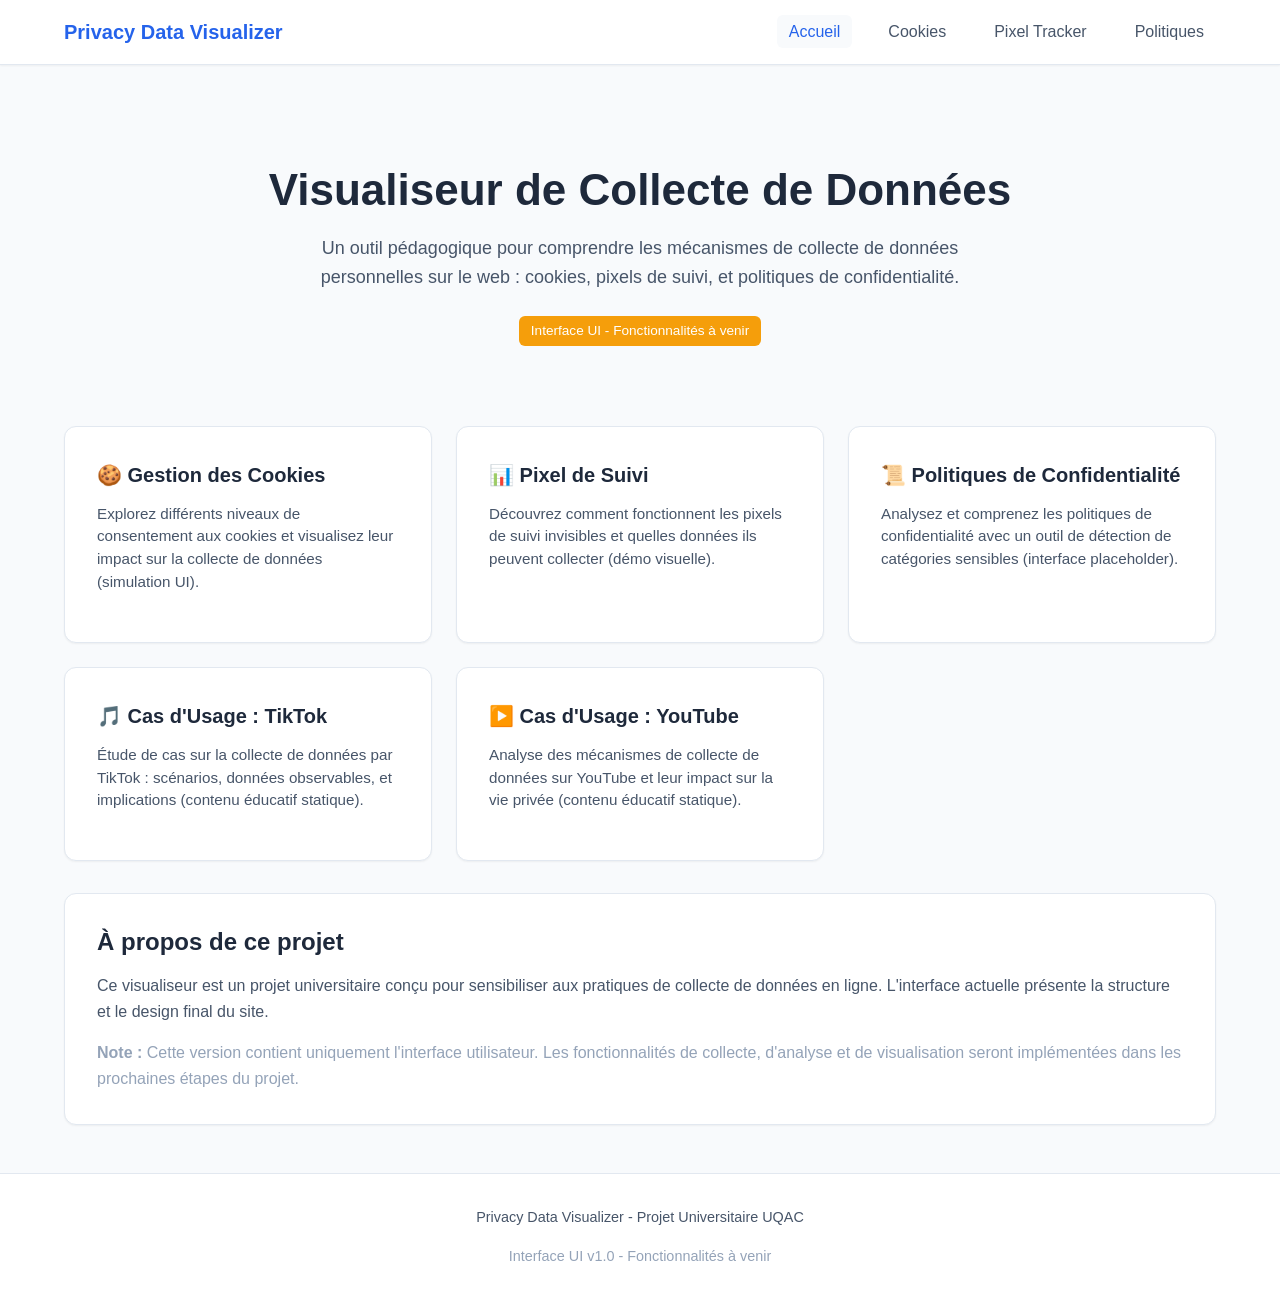
==== index.html @ 4bfc73e8 "première version site" ====
<!DOCTYPE html>
<html lang="fr">
<head>
  <meta charset="UTF-8">
  <meta name="viewport" content="width=device-width, initial-scale=1.0">
  <title>Privacy Data Visualizer - Accueil</title>
  <link rel="stylesheet" href="css/styles.css">
</head>
<body>
  <!-- Header & Navigation -->
  <header>
    <nav>
      <div class="logo">Privacy Data Visualizer</div>
      <button class="menu-toggle" aria-label="Toggle menu">☰</button>
      <ul class="nav-links">
        <li><a href="index.html">Accueil</a></li>
        <li><a href="pages/cookies.html">Cookies</a></li>
        <li><a href="pages/pixel-tracker.html">Pixel Tracker</a></li>
        <li><a href="pages/politiques.html">Politiques</a></li>
      </ul>
    </nav>
  </header>

  <!-- Main Content -->
  <main>
    <!-- Hero Section -->
    <section class="hero">
      <div class="container">
        <h1>Visualiseur de Collecte de Données</h1>
        <p>
          Un outil pédagogique pour comprendre les mécanismes de collecte de données personnelles
          sur le web : cookies, pixels de suivi, et politiques de confidentialité.
        </p>
        <span class="badge badge-placeholder">Interface UI - Fonctionnalités à venir</span>
      </div>
    </section>

    <!-- Navigation Cards -->
    <section class="container">
      <div class="cards-grid">
        <!-- Card 1: Cookies -->
        <a href="pages/cookies.html" class="card">
          <div class="card-title">🍪 Gestion des Cookies</div>
          <p class="card-description">
            Explorez différents niveaux de consentement aux cookies et visualisez
            leur impact sur la collecte de données (simulation UI).
          </p>
        </a>

        <!-- Card 2: Pixel Tracker -->
        <a href="pages/pixel-tracker.html" class="card">
          <div class="card-title">📊 Pixel de Suivi</div>
          <p class="card-description">
            Découvrez comment fonctionnent les pixels de suivi invisibles et
            quelles données ils peuvent collecter (démo visuelle).
          </p>
        </a>

        <!-- Card 3: Privacy Policies -->
        <a href="pages/politiques.html" class="card">
          <div class="card-title">📜 Politiques de Confidentialité</div>
          <p class="card-description">
            Analysez et comprenez les politiques de confidentialité avec un outil
            de détection de catégories sensibles (interface placeholder).
          </p>
        </a>

        <!-- Card 4: TikTok Example -->
        <a href="pages/exemple-tiktok.html" class="card">
          <div class="card-title">🎵 Cas d'Usage : TikTok</div>
          <p class="card-description">
            Étude de cas sur la collecte de données par TikTok : scénarios,
            données observables, et implications (contenu éducatif statique).
          </p>
        </a>

        <!-- Card 5: YouTube Example -->
        <a href="pages/exemple-youtube.html" class="card">
          <div class="card-title">▶️ Cas d'Usage : YouTube</div>
          <p class="card-description">
            Analyse des mécanismes de collecte de données sur YouTube et leur
            impact sur la vie privée (contenu éducatif statique).
          </p>
        </a>
      </div>
    </section>

    <!-- Info Section -->
    <section class="container mt-xl">
      <div class="card">
        <h3>À propos de ce projet</h3>
        <p>
          Ce visualiseur est un projet universitaire conçu pour sensibiliser aux pratiques
          de collecte de données en ligne. L'interface actuelle présente la structure et
          le design final du site.
        </p>
        <p class="text-muted" style="margin-bottom: 0;">
          <strong>Note :</strong> Cette version contient uniquement l'interface utilisateur.
          Les fonctionnalités de collecte, d'analyse et de visualisation seront implémentées
          dans les prochaines étapes du projet.
        </p>
      </div>
    </section>
  </main>

  <!-- Footer -->
  <footer>
    <div class="footer-content">
      <p>Privacy Data Visualizer - Projet Universitaire UQAC</p>
      <p class="text-muted">Interface UI v1.0 - Fonctionnalités à venir</p>
    </div>
  </footer>

  <!-- JavaScript -->
  <script src="js/main.js"></script>
</body>
</html>
---- css/styles.css ----
/* ===================================
   Design System & Variables
   =================================== */
:root {
  /* Colors */
  --primary: #2563eb;
  --primary-dark: #1d4ed8;
  --primary-light: #3b82f6;
  --secondary: #64748b;
  --secondary-light: #94a3b8;

  --background: #f8fafc;
  --surface: #ffffff;
  --border: #e2e8f0;
  --border-dark: #cbd5e1;

  --text-primary: #1e293b;
  --text-secondary: #475569;
  --text-muted: #94a3b8;

  --success: #10b981;
  --warning: #f59e0b;
  --danger: #ef4444;

  /* Spacing */
  --spacing-xs: 0.5rem;
  --spacing-sm: 0.75rem;
  --spacing-md: 1rem;
  --spacing-lg: 1.5rem;
  --spacing-xl: 2rem;
  --spacing-2xl: 3rem;

  /* Typography */
  --font-sans: -apple-system, BlinkMacSystemFont, 'Segoe UI', Roboto, 'Helvetica Neue', Arial, sans-serif;
  --font-mono: 'SF Mono', Monaco, 'Courier New', monospace;

  /* Shadows */
  --shadow-sm: 0 1px 2px 0 rgba(0, 0, 0, 0.05);
  --shadow-md: 0 4px 6px -1px rgba(0, 0, 0, 0.1), 0 2px 4px -1px rgba(0, 0, 0, 0.06);
  --shadow-lg: 0 10px 15px -3px rgba(0, 0, 0, 0.1), 0 4px 6px -2px rgba(0, 0, 0, 0.05);

  /* Border Radius */
  --radius-sm: 0.375rem;
  --radius-md: 0.5rem;
  --radius-lg: 0.75rem;

  /* Transitions */
  --transition: all 0.2s ease-in-out;
}

/* ===================================
   Reset & Base Styles
   =================================== */
* {
  margin: 0;
  padding: 0;
  box-sizing: border-box;
}

html {
  scroll-behavior: smooth;
}

body {
  font-family: var(--font-sans);
  background-color: var(--background);
  color: var(--text-primary);
  line-height: 1.6;
  min-height: 100vh;
  display: flex;
  flex-direction: column;
}

/* ===================================
   Typography
   =================================== */
h1, h2, h3, h4, h5, h6 {
  font-weight: 600;
  line-height: 1.3;
  color: var(--text-primary);
}

h1 { font-size: 2.5rem; margin-bottom: var(--spacing-lg); }
h2 { font-size: 2rem; margin-bottom: var(--spacing-md); }
h3 { font-size: 1.5rem; margin-bottom: var(--spacing-md); }
h4 { font-size: 1.25rem; margin-bottom: var(--spacing-sm); }

p {
  color: var(--text-secondary);
  margin-bottom: var(--spacing-md);
}

a {
  color: var(--primary);
  text-decoration: none;
  transition: var(--transition);
}

a:hover {
  color: var(--primary-dark);
}

/* ===================================
   Layout
   =================================== */
.container {
  max-width: 1200px;
  margin: 0 auto;
  padding: 0 var(--spacing-lg);
}

.container-narrow {
  max-width: 900px;
  margin: 0 auto;
  padding: 0 var(--spacing-lg);
}

main {
  flex: 1;
  padding: var(--spacing-2xl) 0;
}

/* ===================================
   Header & Navigation
   =================================== */
header {
  background: var(--surface);
  border-bottom: 1px solid var(--border);
  position: sticky;
  top: 0;
  z-index: 100;
  box-shadow: var(--shadow-sm);
}

nav {
  display: flex;
  justify-content: space-between;
  align-items: center;
  padding: var(--spacing-md) var(--spacing-lg);
  max-width: 1200px;
  margin: 0 auto;
}

.logo {
  font-size: 1.25rem;
  font-weight: 700;
  color: var(--primary);
}

.nav-links {
  display: flex;
  gap: var(--spacing-lg);
  list-style: none;
  align-items: center;
}

.nav-links a {
  color: var(--text-secondary);
  font-weight: 500;
  padding: var(--spacing-xs) var(--spacing-sm);
  border-radius: var(--radius-sm);
  transition: var(--transition);
}

.nav-links a:hover,
.nav-links a.active {
  color: var(--primary);
  background: var(--background);
}

/* Mobile menu toggle */
.menu-toggle {
  display: none;
  background: none;
  border: none;
  font-size: 1.5rem;
  cursor: pointer;
  color: var(--text-primary);
}

@media (max-width: 768px) {
  .menu-toggle {
    display: block;
  }

  .nav-links {
    display: none;
    position: absolute;
    top: 100%;
    left: 0;
    right: 0;
    background: var(--surface);
    flex-direction: column;
    padding: var(--spacing-md);
    border-bottom: 1px solid var(--border);
    box-shadow: var(--shadow-md);
  }

  .nav-links.active {
    display: flex;
  }
}

/* ===================================
   Cards
   =================================== */
.card {
  background: var(--surface);
  border: 1px solid var(--border);
  border-radius: var(--radius-lg);
  padding: var(--spacing-xl);
  box-shadow: var(--shadow-sm);
  transition: var(--transition);
}

.card:hover {
  box-shadow: var(--shadow-md);
  transform: translateY(-2px);
}

.card-title {
  font-size: 1.25rem;
  font-weight: 600;
  color: var(--text-primary);
  margin-bottom: var(--spacing-sm);
}

.card-description {
  color: var(--text-secondary);
  font-size: 0.95rem;
  line-height: 1.5;
}

/* Grid layouts for cards */
.cards-grid {
  display: grid;
  grid-template-columns: repeat(auto-fit, minmax(280px, 1fr));
  gap: var(--spacing-lg);
  margin-top: var(--spacing-xl);
}

.cards-grid-2 {
  display: grid;
  grid-template-columns: repeat(auto-fit, minmax(400px, 1fr));
  gap: var(--spacing-lg);
  margin-top: var(--spacing-xl);
}

@media (max-width: 768px) {
  .cards-grid,
  .cards-grid-2 {
    grid-template-columns: 1fr;
  }
}

/* ===================================
   Buttons
   =================================== */
.btn {
  display: inline-block;
  padding: var(--spacing-sm) var(--spacing-lg);
  border-radius: var(--radius-md);
  font-weight: 500;
  font-size: 0.95rem;
  cursor: pointer;
  border: none;
  transition: var(--transition);
  text-align: center;
}

.btn-primary {
  background: var(--primary);
  color: white;
}

.btn-primary:hover {
  background: var(--primary-dark);
  color: white;
}

.btn-secondary {
  background: var(--secondary);
  color: white;
}

.btn-secondary:hover {
  background: var(--text-primary);
  color: white;
}

.btn-outline {
  background: transparent;
  color: var(--primary);
  border: 2px solid var(--primary);
}

.btn-outline:hover {
  background: var(--primary);
  color: white;
}

.btn-group {
  display: flex;
  gap: var(--spacing-md);
  flex-wrap: wrap;
}

.btn:disabled {
  opacity: 0.5;
  cursor: not-allowed;
}

/* ===================================
   Badges & Tags
   =================================== */
.badge {
  display: inline-block;
  padding: 0.25rem 0.75rem;
  border-radius: var(--radius-sm);
  font-size: 0.85rem;
  font-weight: 500;
}

.badge-primary { background: var(--primary-light); color: white; }
.badge-secondary { background: var(--secondary-light); color: white; }
.badge-placeholder { background: var(--warning); color: white; }

/* ===================================
   Console/Log Component
   =================================== */
.console {
  background: #1e293b;
  color: #e2e8f0;
  font-family: var(--font-mono);
  font-size: 0.875rem;
  padding: var(--spacing-lg);
  border-radius: var(--radius-lg);
  overflow-x: auto;
  max-height: 400px;
  overflow-y: auto;
}

.console-header {
  display: flex;
  justify-content: space-between;
  align-items: center;
  margin-bottom: var(--spacing-md);
  padding-bottom: var(--spacing-sm);
  border-bottom: 1px solid #475569;
}

.console-title {
  font-size: 0.875rem;
  font-weight: 600;
  color: #94a3b8;
}

.console-line {
  margin-bottom: var(--spacing-xs);
  line-height: 1.6;
}

.console-line .timestamp {
  color: #64748b;
}

.console-line .event {
  color: #3b82f6;
  font-weight: 500;
}

.console-line .value {
  color: #10b981;
}

/* ===================================
   Data Table
   =================================== */
.data-table {
  width: 100%;
  border-collapse: collapse;
  background: var(--surface);
  border-radius: var(--radius-lg);
  overflow: hidden;
  box-shadow: var(--shadow-sm);
}

.data-table thead {
  background: var(--background);
}

.data-table th {
  padding: var(--spacing-md);
  text-align: left;
  font-weight: 600;
  color: var(--text-secondary);
  font-size: 0.875rem;
  text-transform: uppercase;
  letter-spacing: 0.05em;
  border-bottom: 2px solid var(--border);
}

.data-table td {
  padding: var(--spacing-md);
  border-bottom: 1px solid var(--border);
  color: var(--text-primary);
}

.data-table tbody tr:hover {
  background: var(--background);
}

.data-table tbody tr:last-child td {
  border-bottom: none;
}

.table-empty {
  text-align: center;
  padding: var(--spacing-2xl);
  color: var(--text-muted);
  font-style: italic;
}

/* ===================================
   Forms
   =================================== */
.form-group {
  margin-bottom: var(--spacing-lg);
}

.form-label {
  display: block;
  margin-bottom: var(--spacing-xs);
  font-weight: 500;
  color: var(--text-primary);
}

.form-input,
.form-textarea {
  width: 100%;
  padding: var(--spacing-sm) var(--spacing-md);
  border: 1px solid var(--border);
  border-radius: var(--radius-md);
  font-family: var(--font-sans);
  font-size: 0.95rem;
  transition: var(--transition);
}

.form-input:focus,
.form-textarea:focus {
  outline: none;
  border-color: var(--primary);
  box-shadow: 0 0 0 3px rgba(37, 99, 235, 0.1);
}

.form-textarea {
  resize: vertical;
  min-height: 200px;
  font-family: var(--font-mono);
}

/* Radio/Checkbox custom styles */
.radio-group {
  display: flex;
  flex-direction: column;
  gap: var(--spacing-md);
}

.radio-option {
  display: flex;
  align-items: center;
  padding: var(--spacing-md);
  border: 2px solid var(--border);
  border-radius: var(--radius-md);
  cursor: pointer;
  transition: var(--transition);
}

.radio-option:hover {
  border-color: var(--primary-light);
  background: var(--background);
}

.radio-option input[type="radio"] {
  margin-right: var(--spacing-md);
  width: 20px;
  height: 20px;
  cursor: pointer;
}

.radio-option-content h4 {
  margin-bottom: 0.25rem;
}

.radio-option-content p {
  margin: 0;
  font-size: 0.875rem;
}

/* ===================================
   Placeholder Messages
   =================================== */
.placeholder-message {
  background: var(--background);
  border: 2px dashed var(--border-dark);
  border-radius: var(--radius-lg);
  padding: var(--spacing-xl);
  text-align: center;
  color: var(--text-muted);
}

.placeholder-message-icon {
  font-size: 2rem;
  margin-bottom: var(--spacing-sm);
}

.placeholder-message-text {
  font-size: 0.95rem;
  font-style: italic;
}

/* ===================================
   Hero Section
   =================================== */
.hero {
  text-align: center;
  padding: var(--spacing-2xl) 0;
  margin-bottom: var(--spacing-xl);
}

.hero h1 {
  font-size: 2.75rem;
  margin-bottom: var(--spacing-md);
}

.hero p {
  font-size: 1.125rem;
  color: var(--text-secondary);
  max-width: 700px;
  margin: 0 auto var(--spacing-lg);
}

@media (max-width: 768px) {
  .hero h1 {
    font-size: 2rem;
  }

  .hero p {
    font-size: 1rem;
  }
}

/* ===================================
   Section Headers
   =================================== */
.section {
  margin-bottom: var(--spacing-2xl);
}

.section-header {
  margin-bottom: var(--spacing-lg);
}

.section-title {
  font-size: 1.75rem;
  font-weight: 600;
  margin-bottom: var(--spacing-sm);
}

.section-description {
  color: var(--text-secondary);
  font-size: 1rem;
}

/* ===================================
   Footer
   =================================== */
footer {
  background: var(--surface);
  border-top: 1px solid var(--border);
  padding: var(--spacing-xl) 0;
  margin-top: auto;
}

.footer-content {
  max-width: 1200px;
  margin: 0 auto;
  padding: 0 var(--spacing-lg);
  text-align: center;
  color: var(--text-secondary);
  font-size: 0.9rem;
}

/* ===================================
   Utility Classes
   =================================== */
.text-center { text-align: center; }
.text-muted { color: var(--text-muted); }
.mt-sm { margin-top: var(--spacing-sm); }
.mt-md { margin-top: var(--spacing-md); }
.mt-lg { margin-top: var(--spacing-lg); }
.mt-xl { margin-top: var(--spacing-xl); }
.mb-sm { margin-bottom: var(--spacing-sm); }
.mb-md { margin-bottom: var(--spacing-md); }
.mb-lg { margin-bottom: var(--spacing-lg); }
.mb-xl { margin-bottom: var(--spacing-xl); }

/* Flex utilities */
.flex { display: flex; }
.flex-column { flex-direction: column; }
.flex-wrap { flex-wrap: wrap; }
.justify-between { justify-content: space-between; }
.justify-center { justify-content: center; }
.align-center { align-items: center; }
.gap-sm { gap: var(--spacing-sm); }
.gap-md { gap: var(--spacing-md); }
.gap-lg { gap: var(--spacing-lg); }
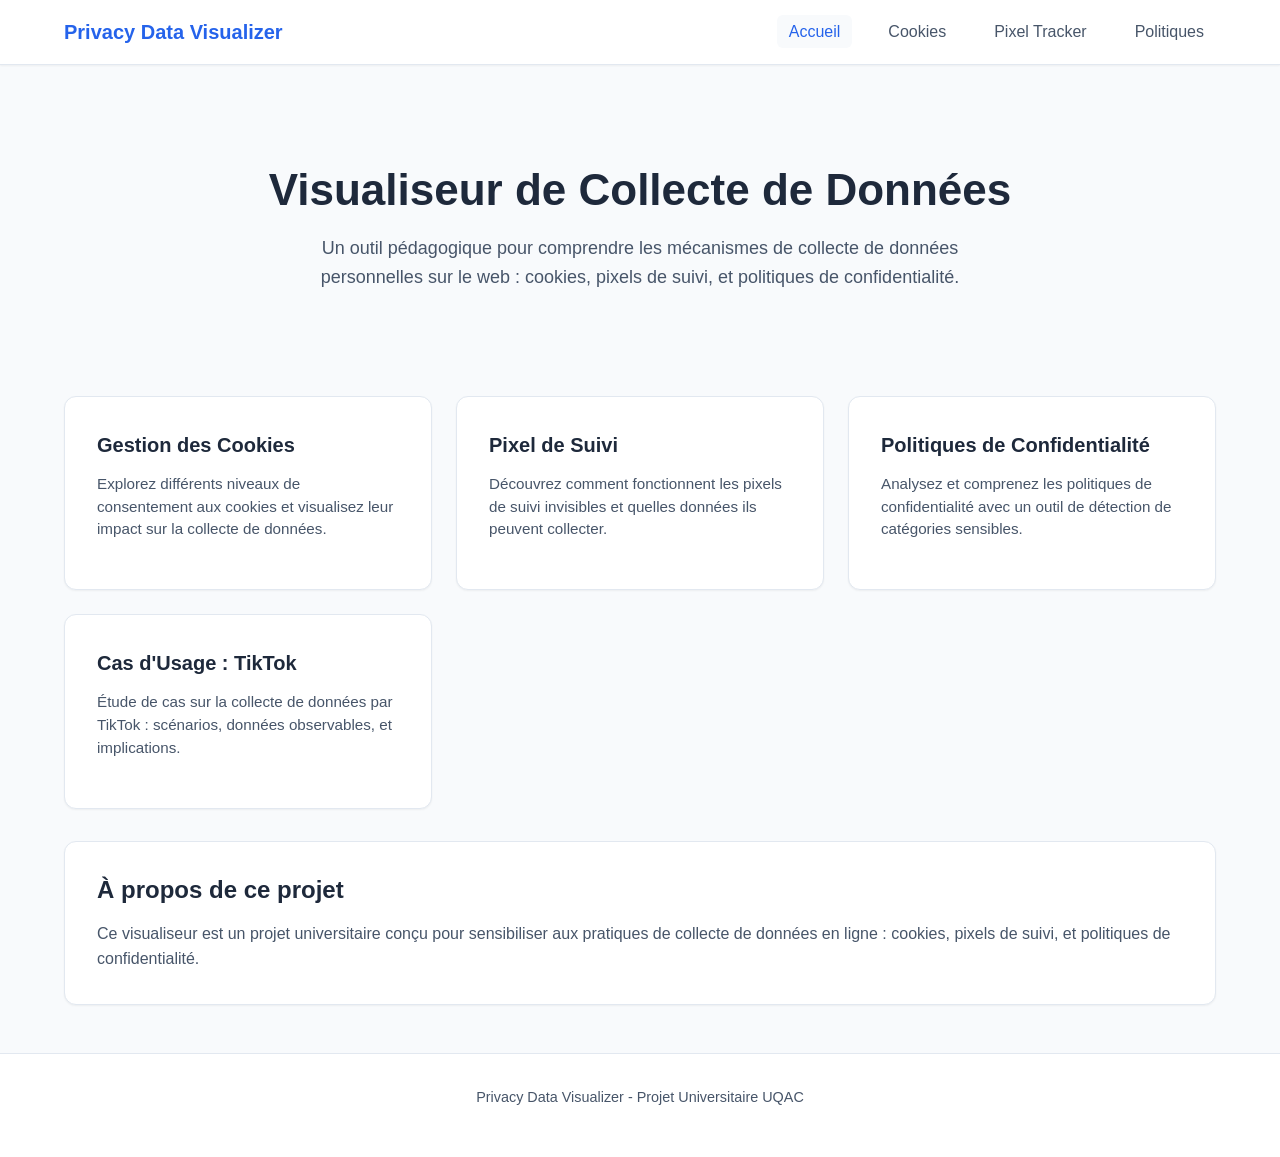
==== commit 19cdab2b: "Nettoyage du site : suppression emojis, YouTube, mentions UI v1.0 - Suppression de tous les emojis s" ====
--- a/index.html
+++ b/index.html
@@ -4,7 +4,8 @@
   <meta charset="UTF-8">
   <meta name="viewport" content="width=device-width, initial-scale=1.0">
   <title>Privacy Data Visualizer - Accueil</title>
-  <link rel="stylesheet" href="css/styles.css">
+  <link rel="icon" type="image/svg+xml" href="assets/images/favicon.svg">
+  <link rel="stylesheet" href="assets/css/styles.css">
 </head>
 <body>
   <!-- Header & Navigation -->
@@ -31,7 +32,6 @@
           Un outil pédagogique pour comprendre les mécanismes de collecte de données personnelles
           sur le web : cookies, pixels de suivi, et politiques de confidentialité.
         </p>
-        <span class="badge badge-placeholder">Interface UI - Fonctionnalités à venir</span>
       </div>
     </section>
 
@@ -40,46 +40,37 @@
       <div class="cards-grid">
         <!-- Card 1: Cookies -->
         <a href="pages/cookies.html" class="card">
-          <div class="card-title">🍪 Gestion des Cookies</div>
+          <div class="card-title">Gestion des Cookies</div>
           <p class="card-description">
             Explorez différents niveaux de consentement aux cookies et visualisez
-            leur impact sur la collecte de données (simulation UI).
+            leur impact sur la collecte de données.
           </p>
         </a>
 
         <!-- Card 2: Pixel Tracker -->
         <a href="pages/pixel-tracker.html" class="card">
-          <div class="card-title">📊 Pixel de Suivi</div>
+          <div class="card-title">Pixel de Suivi</div>
           <p class="card-description">
             Découvrez comment fonctionnent les pixels de suivi invisibles et
-            quelles données ils peuvent collecter (démo visuelle).
+            quelles données ils peuvent collecter.
           </p>
         </a>
 
         <!-- Card 3: Privacy Policies -->
         <a href="pages/politiques.html" class="card">
-          <div class="card-title">📜 Politiques de Confidentialité</div>
+          <div class="card-title">Politiques de Confidentialité</div>
           <p class="card-description">
             Analysez et comprenez les politiques de confidentialité avec un outil
-            de détection de catégories sensibles (interface placeholder).
+            de détection de catégories sensibles.
           </p>
         </a>
 
         <!-- Card 4: TikTok Example -->
         <a href="pages/exemple-tiktok.html" class="card">
-          <div class="card-title">🎵 Cas d'Usage : TikTok</div>
+          <div class="card-title">Cas d'Usage : TikTok</div>
           <p class="card-description">
             Étude de cas sur la collecte de données par TikTok : scénarios,
-            données observables, et implications (contenu éducatif statique).
-          </p>
-        </a>
-
-        <!-- Card 5: YouTube Example -->
-        <a href="pages/exemple-youtube.html" class="card">
-          <div class="card-title">▶️ Cas d'Usage : YouTube</div>
-          <p class="card-description">
-            Analyse des mécanismes de collecte de données sur YouTube et leur
-            impact sur la vie privée (contenu éducatif statique).
+            données observables, et implications.
           </p>
         </a>
       </div>
@@ -89,15 +80,9 @@
     <section class="container mt-xl">
       <div class="card">
         <h3>À propos de ce projet</h3>
-        <p>
+        <p style="margin-bottom: 0;">
           Ce visualiseur est un projet universitaire conçu pour sensibiliser aux pratiques
-          de collecte de données en ligne. L'interface actuelle présente la structure et
-          le design final du site.
-        </p>
-        <p class="text-muted" style="margin-bottom: 0;">
-          <strong>Note :</strong> Cette version contient uniquement l'interface utilisateur.
-          Les fonctionnalités de collecte, d'analyse et de visualisation seront implémentées
-          dans les prochaines étapes du projet.
+          de collecte de données en ligne : cookies, pixels de suivi, et politiques de confidentialité.
         </p>
       </div>
     </section>
@@ -107,11 +92,10 @@
   <footer>
     <div class="footer-content">
       <p>Privacy Data Visualizer - Projet Universitaire UQAC</p>
-      <p class="text-muted">Interface UI v1.0 - Fonctionnalités à venir</p>
     </div>
   </footer>
 
   <!-- JavaScript -->
-  <script src="js/main.js"></script>
+  <script src="assets/js/main.js"></script>
 </body>
 </html>
--- a/assets/css/styles.css
+++ b/assets/css/styles.css
@@ -0,0 +1,617 @@
+/* ===================================
+   Design System & Variables
+   =================================== */
+:root {
+  /* Colors */
+  --primary: #2563eb;
+  --primary-dark: #1d4ed8;
+  --primary-light: #3b82f6;
+  --secondary: #64748b;
+  --secondary-light: #94a3b8;
+
+  --background: #f8fafc;
+  --surface: #ffffff;
+  --border: #e2e8f0;
+  --border-dark: #cbd5e1;
+
+  --text-primary: #1e293b;
+  --text-secondary: #475569;
+  --text-muted: #94a3b8;
+
+  --success: #10b981;
+  --warning: #f59e0b;
+  --danger: #ef4444;
+
+  /* Spacing */
+  --spacing-xs: 0.5rem;
+  --spacing-sm: 0.75rem;
+  --spacing-md: 1rem;
+  --spacing-lg: 1.5rem;
+  --spacing-xl: 2rem;
+  --spacing-2xl: 3rem;
+
+  /* Typography */
+  --font-sans: -apple-system, BlinkMacSystemFont, 'Segoe UI', Roboto, 'Helvetica Neue', Arial, sans-serif;
+  --font-mono: 'SF Mono', Monaco, 'Courier New', monospace;
+
+  /* Shadows */
+  --shadow-sm: 0 1px 2px 0 rgba(0, 0, 0, 0.05);
+  --shadow-md: 0 4px 6px -1px rgba(0, 0, 0, 0.1), 0 2px 4px -1px rgba(0, 0, 0, 0.06);
+  --shadow-lg: 0 10px 15px -3px rgba(0, 0, 0, 0.1), 0 4px 6px -2px rgba(0, 0, 0, 0.05);
+
+  /* Border Radius */
+  --radius-sm: 0.375rem;
+  --radius-md: 0.5rem;
+  --radius-lg: 0.75rem;
+
+  /* Transitions */
+  --transition: all 0.2s ease-in-out;
+}
+
+/* ===================================
+   Reset & Base Styles
+   =================================== */
+* {
+  margin: 0;
+  padding: 0;
+  box-sizing: border-box;
+}
+
+html {
+  scroll-behavior: smooth;
+}
+
+body {
+  font-family: var(--font-sans);
+  background-color: var(--background);
+  color: var(--text-primary);
+  line-height: 1.6;
+  min-height: 100vh;
+  display: flex;
+  flex-direction: column;
+}
+
+/* ===================================
+   Typography
+   =================================== */
+h1, h2, h3, h4, h5, h6 {
+  font-weight: 600;
+  line-height: 1.3;
+  color: var(--text-primary);
+}
+
+h1 { font-size: 2.5rem; margin-bottom: var(--spacing-lg); }
+h2 { font-size: 2rem; margin-bottom: var(--spacing-md); }
+h3 { font-size: 1.5rem; margin-bottom: var(--spacing-md); }
+h4 { font-size: 1.25rem; margin-bottom: var(--spacing-sm); }
+
+p {
+  color: var(--text-secondary);
+  margin-bottom: var(--spacing-md);
+}
+
+a {
+  color: var(--primary);
+  text-decoration: none;
+  transition: var(--transition);
+}
+
+a:hover {
+  color: var(--primary-dark);
+}
+
+/* ===================================
+   Layout
+   =================================== */
+.container {
+  max-width: 1200px;
+  margin: 0 auto;
+  padding: 0 var(--spacing-lg);
+}
+
+.container-narrow {
+  max-width: 900px;
+  margin: 0 auto;
+  padding: 0 var(--spacing-lg);
+}
+
+main {
+  flex: 1;
+  padding: var(--spacing-2xl) 0;
+}
+
+/* ===================================
+   Header & Navigation
+   =================================== */
+header {
+  background: var(--surface);
+  border-bottom: 1px solid var(--border);
+  position: sticky;
+  top: 0;
+  z-index: 100;
+  box-shadow: var(--shadow-sm);
+}
+
+nav {
+  display: flex;
+  justify-content: space-between;
+  align-items: center;
+  padding: var(--spacing-md) var(--spacing-lg);
+  max-width: 1200px;
+  margin: 0 auto;
+}
+
+.logo {
+  font-size: 1.25rem;
+  font-weight: 700;
+  color: var(--primary);
+}
+
+.nav-links {
+  display: flex;
+  gap: var(--spacing-lg);
+  list-style: none;
+  align-items: center;
+}
+
+.nav-links a {
+  color: var(--text-secondary);
+  font-weight: 500;
+  padding: var(--spacing-xs) var(--spacing-sm);
+  border-radius: var(--radius-sm);
+  transition: var(--transition);
+}
+
+.nav-links a:hover,
+.nav-links a.active {
+  color: var(--primary);
+  background: var(--background);
+}
+
+/* Mobile menu toggle */
+.menu-toggle {
+  display: none;
+  background: none;
+  border: none;
+  font-size: 1.5rem;
+  cursor: pointer;
+  color: var(--text-primary);
+}
+
+@media (max-width: 768px) {
+  .menu-toggle {
+    display: block;
+  }
+
+  .nav-links {
+    display: none;
+    position: absolute;
+    top: 100%;
+    left: 0;
+    right: 0;
+    background: var(--surface);
+    flex-direction: column;
+    padding: var(--spacing-md);
+    border-bottom: 1px solid var(--border);
+    box-shadow: var(--shadow-md);
+  }
+
+  .nav-links.active {
+    display: flex;
+  }
+}
+
+/* ===================================
+   Cards
+   =================================== */
+.card {
+  background: var(--surface);
+  border: 1px solid var(--border);
+  border-radius: var(--radius-lg);
+  padding: var(--spacing-xl);
+  box-shadow: var(--shadow-sm);
+  transition: var(--transition);
+}
+
+.card:hover {
+  box-shadow: var(--shadow-md);
+  transform: translateY(-2px);
+}
+
+.card-title {
+  font-size: 1.25rem;
+  font-weight: 600;
+  color: var(--text-primary);
+  margin-bottom: var(--spacing-sm);
+}
+
+.card-description {
+  color: var(--text-secondary);
+  font-size: 0.95rem;
+  line-height: 1.5;
+}
+
+/* Grid layouts for cards */
+.cards-grid {
+  display: grid;
+  grid-template-columns: repeat(auto-fit, minmax(280px, 1fr));
+  gap: var(--spacing-lg);
+  margin-top: var(--spacing-xl);
+}
+
+.cards-grid-2 {
+  display: grid;
+  grid-template-columns: repeat(auto-fit, minmax(400px, 1fr));
+  gap: var(--spacing-lg);
+  margin-top: var(--spacing-xl);
+}
+
+@media (max-width: 768px) {
+  .cards-grid,
+  .cards-grid-2 {
+    grid-template-columns: 1fr;
+  }
+}
+
+/* ===================================
+   Buttons
+   =================================== */
+.btn {
+  display: inline-block;
+  padding: var(--spacing-sm) var(--spacing-lg);
+  border-radius: var(--radius-md);
+  font-weight: 500;
+  font-size: 0.95rem;
+  cursor: pointer;
+  border: none;
+  transition: var(--transition);
+  text-align: center;
+}
+
+.btn-primary {
+  background: var(--primary);
+  color: white;
+}
+
+.btn-primary:hover {
+  background: var(--primary-dark);
+  color: white;
+}
+
+.btn-secondary {
+  background: var(--secondary);
+  color: white;
+}
+
+.btn-secondary:hover {
+  background: var(--text-primary);
+  color: white;
+}
+
+.btn-outline {
+  background: transparent;
+  color: var(--primary);
+  border: 2px solid var(--primary);
+}
+
+.btn-outline:hover {
+  background: var(--primary);
+  color: white;
+}
+
+.btn-group {
+  display: flex;
+  gap: var(--spacing-md);
+  flex-wrap: wrap;
+}
+
+.btn:disabled {
+  opacity: 0.5;
+  cursor: not-allowed;
+}
+
+/* ===================================
+   Badges & Tags
+   =================================== */
+.badge {
+  display: inline-block;
+  padding: 0.25rem 0.75rem;
+  border-radius: var(--radius-sm);
+  font-size: 0.85rem;
+  font-weight: 500;
+}
+
+.badge-primary { background: var(--primary-light); color: white; }
+.badge-secondary { background: var(--secondary-light); color: white; }
+.badge-placeholder { background: var(--warning); color: white; }
+
+/* ===================================
+   Console/Log Component
+   =================================== */
+.console {
+  background: #1e293b;
+  color: #e2e8f0;
+  font-family: var(--font-mono);
+  font-size: 0.875rem;
+  padding: var(--spacing-lg);
+  border-radius: var(--radius-lg);
+  overflow-x: auto;
+  max-height: 400px;
+  overflow-y: auto;
+}
+
+.console-header {
+  display: flex;
+  justify-content: space-between;
+  align-items: center;
+  margin-bottom: var(--spacing-md);
+  padding-bottom: var(--spacing-sm);
+  border-bottom: 1px solid #475569;
+}
+
+.console-title {
+  font-size: 0.875rem;
+  font-weight: 600;
+  color: #94a3b8;
+}
+
+.console-line {
+  margin-bottom: var(--spacing-xs);
+  line-height: 1.6;
+}
+
+.console-line .timestamp {
+  color: #64748b;
+}
+
+.console-line .event {
+  color: #3b82f6;
+  font-weight: 500;
+}
+
+.console-line .value {
+  color: #10b981;
+}
+
+/* ===================================
+   Data Table
+   =================================== */
+.data-table {
+  width: 100%;
+  border-collapse: collapse;
+  background: var(--surface);
+  border-radius: var(--radius-lg);
+  overflow: hidden;
+  box-shadow: var(--shadow-sm);
+}
+
+.data-table thead {
+  background: var(--background);
+}
+
+.data-table th {
+  padding: var(--spacing-md);
+  text-align: left;
+  font-weight: 600;
+  color: var(--text-secondary);
+  font-size: 0.875rem;
+  text-transform: uppercase;
+  letter-spacing: 0.05em;
+  border-bottom: 2px solid var(--border);
+}
+
+.data-table td {
+  padding: var(--spacing-md);
+  border-bottom: 1px solid var(--border);
+  color: var(--text-primary);
+}
+
+.data-table tbody tr:hover {
+  background: var(--background);
+}
+
+.data-table tbody tr:last-child td {
+  border-bottom: none;
+}
+
+.table-empty {
+  text-align: center;
+  padding: var(--spacing-2xl);
+  color: var(--text-muted);
+  font-style: italic;
+}
+
+/* ===================================
+   Forms
+   =================================== */
+.form-group {
+  margin-bottom: var(--spacing-lg);
+}
+
+.form-label {
+  display: block;
+  margin-bottom: var(--spacing-xs);
+  font-weight: 500;
+  color: var(--text-primary);
+}
+
+.form-input,
+.form-textarea {
+  width: 100%;
+  padding: var(--spacing-sm) var(--spacing-md);
+  border: 1px solid var(--border);
+  border-radius: var(--radius-md);
+  font-family: var(--font-sans);
+  font-size: 0.95rem;
+  transition: var(--transition);
+}
+
+.form-input:focus,
+.form-textarea:focus {
+  outline: none;
+  border-color: var(--primary);
+  box-shadow: 0 0 0 3px rgba(37, 99, 235, 0.1);
+}
+
+.form-textarea {
+  resize: vertical;
+  min-height: 200px;
+  font-family: var(--font-mono);
+}
+
+/* Radio/Checkbox custom styles */
+.radio-group {
+  display: flex;
+  flex-direction: column;
+  gap: var(--spacing-md);
+}
+
+.radio-option {
+  display: flex;
+  align-items: center;
+  padding: var(--spacing-md);
+  border: 2px solid var(--border);
+  border-radius: var(--radius-md);
+  cursor: pointer;
+  transition: var(--transition);
+}
+
+.radio-option:hover {
+  border-color: var(--primary-light);
+  background: var(--background);
+}
+
+.radio-option input[type="radio"] {
+  margin-right: var(--spacing-md);
+  width: 20px;
+  height: 20px;
+  cursor: pointer;
+}
+
+.radio-option-content h4 {
+  margin-bottom: 0.25rem;
+}
+
+.radio-option-content p {
+  margin: 0;
+  font-size: 0.875rem;
+}
+
+/* ===================================
+   Placeholder Messages
+   =================================== */
+.placeholder-message {
+  background: var(--background);
+  border: 2px dashed var(--border-dark);
+  border-radius: var(--radius-lg);
+  padding: var(--spacing-xl);
+  text-align: center;
+  color: var(--text-muted);
+}
+
+.placeholder-message-icon {
+  font-size: 2rem;
+  margin-bottom: var(--spacing-sm);
+}
+
+.placeholder-message-text {
+  font-size: 0.95rem;
+  font-style: italic;
+}
+
+/* ===================================
+   Hero Section
+   =================================== */
+.hero {
+  text-align: center;
+  padding: var(--spacing-2xl) 0;
+  margin-bottom: var(--spacing-xl);
+}
+
+.hero h1 {
+  font-size: 2.75rem;
+  margin-bottom: var(--spacing-md);
+}
+
+.hero p {
+  font-size: 1.125rem;
+  color: var(--text-secondary);
+  max-width: 700px;
+  margin: 0 auto var(--spacing-lg);
+}
+
+@media (max-width: 768px) {
+  .hero h1 {
+    font-size: 2rem;
+  }
+
+  .hero p {
+    font-size: 1rem;
+  }
+}
+
+/* ===================================
+   Section Headers
+   =================================== */
+.section {
+  margin-bottom: var(--spacing-2xl);
+}
+
+.section-header {
+  margin-bottom: var(--spacing-lg);
+}
+
+.section-title {
+  font-size: 1.75rem;
+  font-weight: 600;
+  margin-bottom: var(--spacing-sm);
+}
+
+.section-description {
+  color: var(--text-secondary);
+  font-size: 1rem;
+}
+
+/* ===================================
+   Footer
+   =================================== */
+footer {
+  background: var(--surface);
+  border-top: 1px solid var(--border);
+  padding: var(--spacing-xl) 0;
+  margin-top: auto;
+}
+
+.footer-content {
+  max-width: 1200px;
+  margin: 0 auto;
+  padding: 0 var(--spacing-lg);
+  text-align: center;
+  color: var(--text-secondary);
+  font-size: 0.9rem;
+}
+
+/* ===================================
+   Utility Classes
+   =================================== */
+.text-center { text-align: center; }
+.text-muted { color: var(--text-muted); }
+.mt-sm { margin-top: var(--spacing-sm); }
+.mt-md { margin-top: var(--spacing-md); }
+.mt-lg { margin-top: var(--spacing-lg); }
+.mt-xl { margin-top: var(--spacing-xl); }
+.mb-sm { margin-bottom: var(--spacing-sm); }
+.mb-md { margin-bottom: var(--spacing-md); }
+.mb-lg { margin-bottom: var(--spacing-lg); }
+.mb-xl { margin-bottom: var(--spacing-xl); }
+
+/* Flex utilities */
+.flex { display: flex; }
+.flex-column { flex-direction: column; }
+.flex-wrap { flex-wrap: wrap; }
+.justify-between { justify-content: space-between; }
+.justify-center { justify-content: center; }
+.align-center { align-items: center; }
+.gap-sm { gap: var(--spacing-sm); }
+.gap-md { gap: var(--spacing-md); }
+.gap-lg { gap: var(--spacing-lg); }
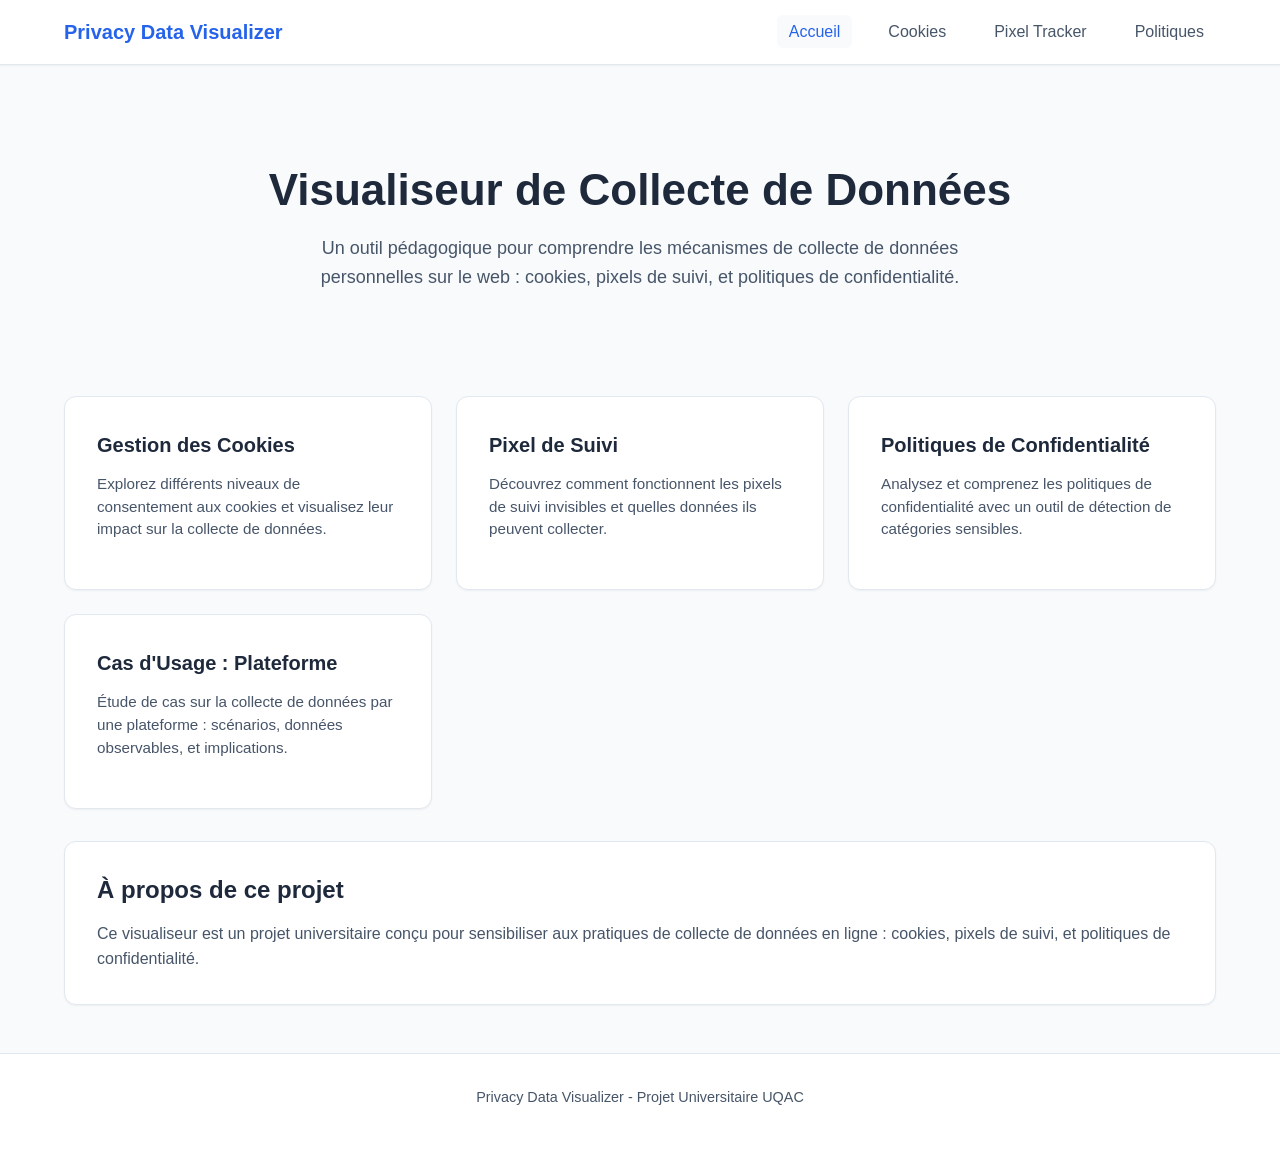
==== commit df327558: "Cas d'usage : renommage générique + en cours de développement" ====
--- a/index.html
+++ b/index.html
@@ -65,11 +65,11 @@
           </p>
         </a>
 
-        <!-- Card 4: TikTok Example -->
-        <a href="pages/exemple-tiktok.html" class="card">
-          <div class="card-title">Cas d'Usage : TikTok</div>
+        <!-- Card 4: Plateforme Example -->
+        <a href="pages/exemple-plateforme.html" class="card">
+          <div class="card-title">Cas d'Usage : Plateforme</div>
           <p class="card-description">
-            Étude de cas sur la collecte de données par TikTok : scénarios,
+            Étude de cas sur la collecte de données par une plateforme : scénarios,
             données observables, et implications.
           </p>
         </a>
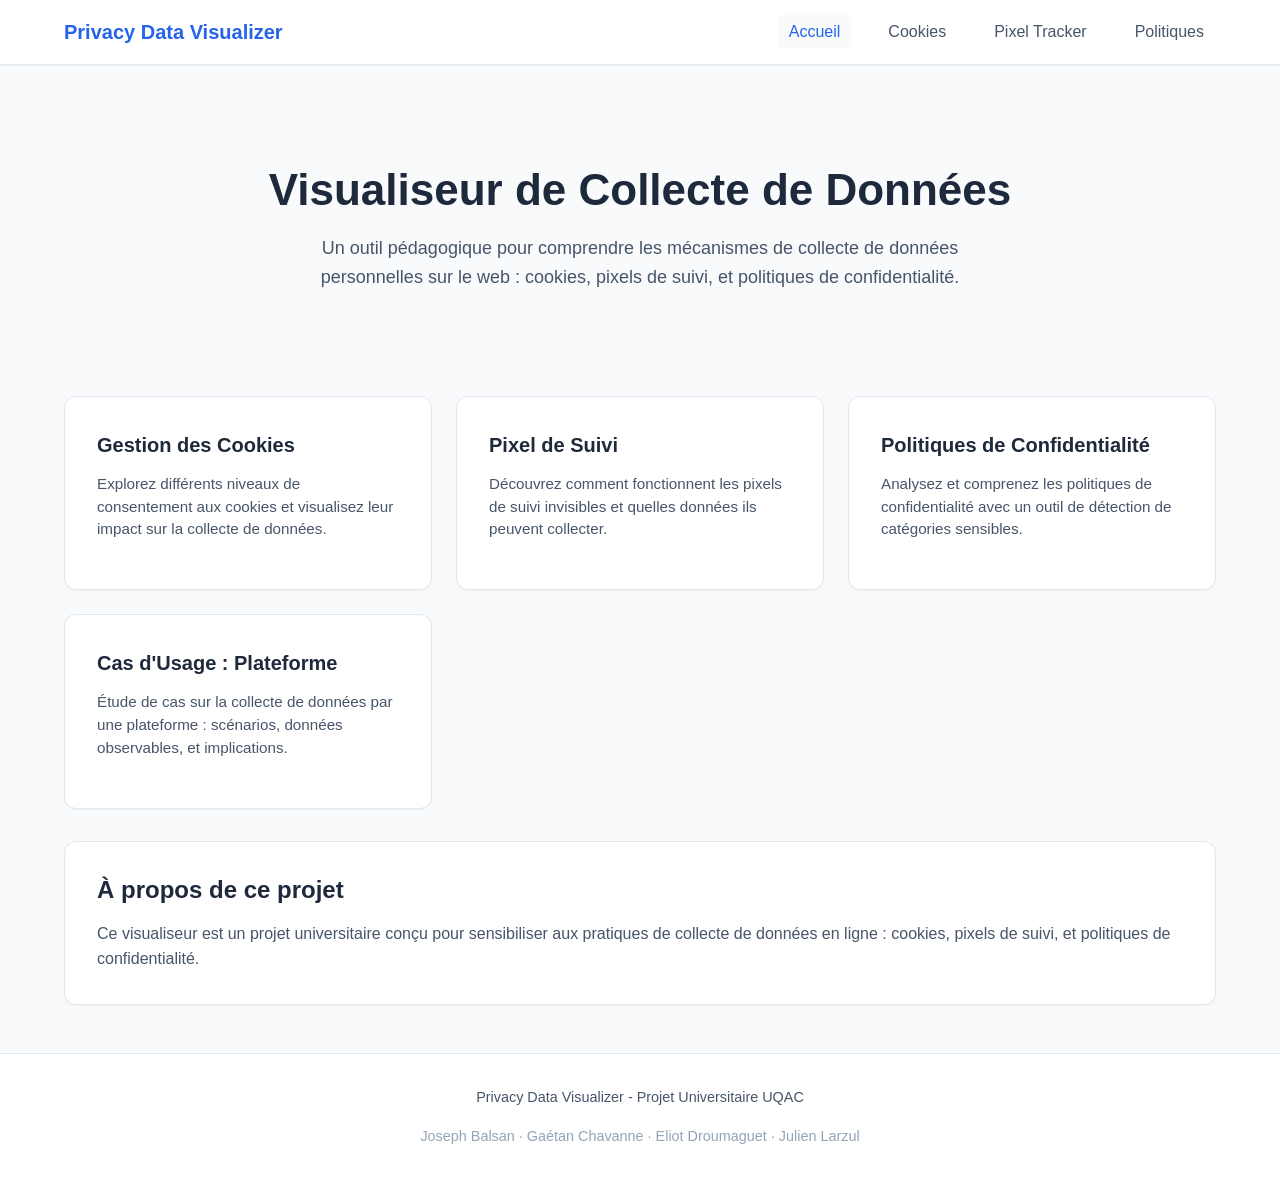
==== commit f7d5b457: "Ajout des membres du groupe dans le footer" ====
--- a/index.html
+++ b/index.html
@@ -92,6 +92,7 @@
   <footer>
     <div class="footer-content">
       <p>Privacy Data Visualizer - Projet Universitaire UQAC</p>
+      <p class="text-muted">Joseph Balsan · Gaétan Chavanne · Eliot Droumaguet · Julien Larzul</p>
     </div>
   </footer>
 
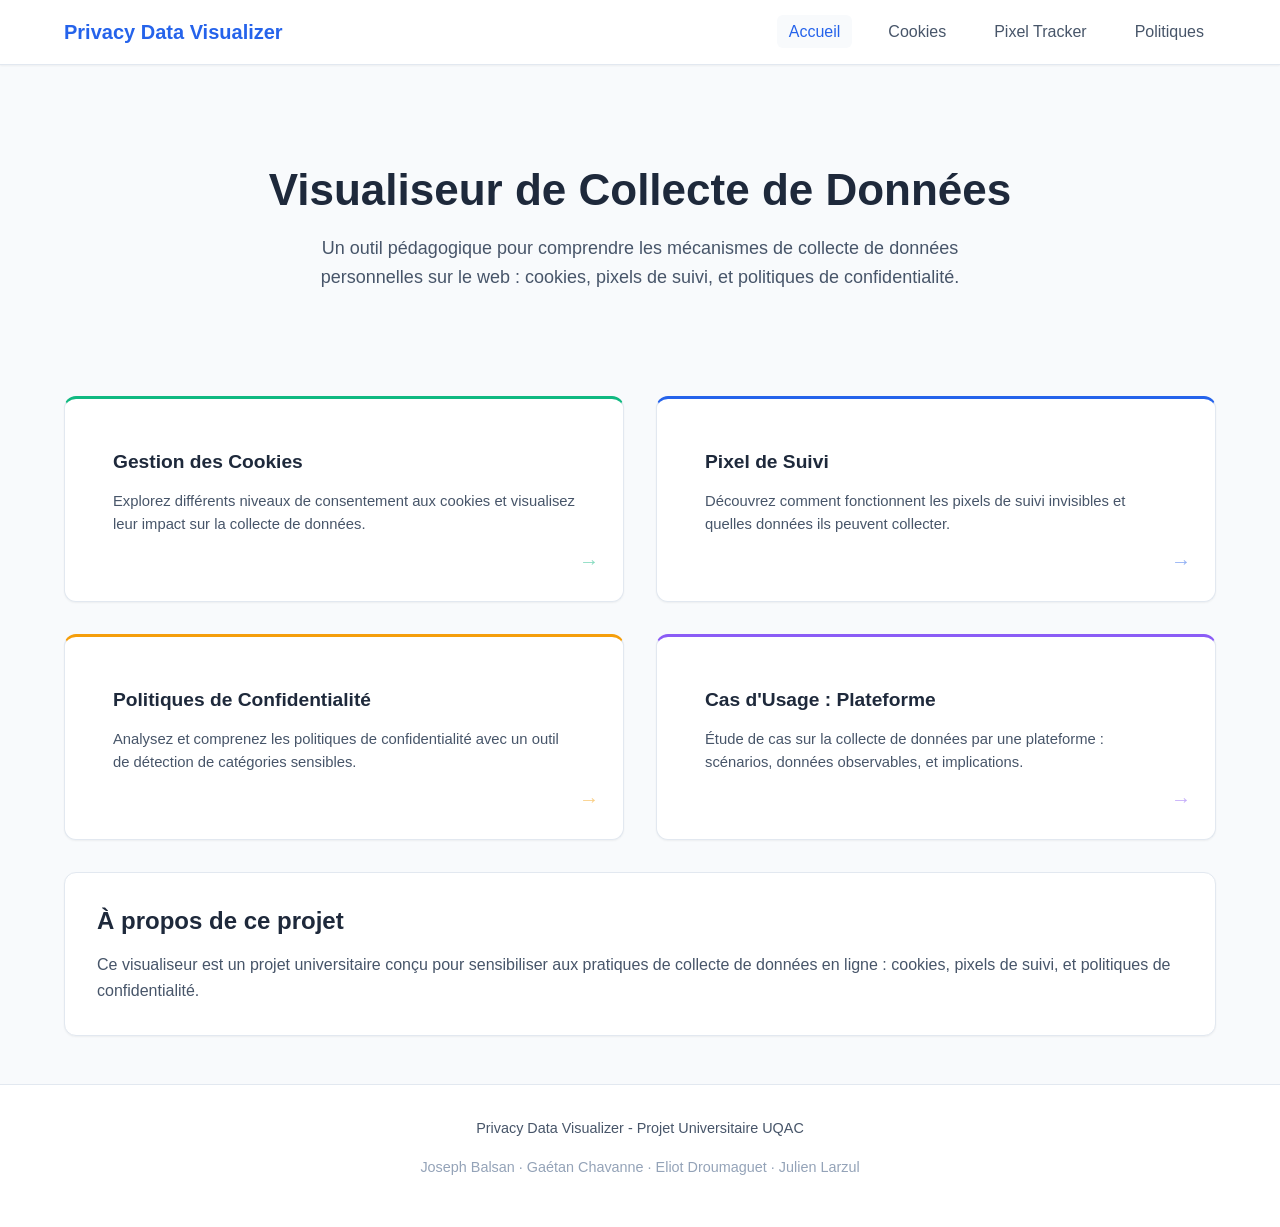
==== commit 7557df34: "Refonte visuelle des cards de la page principale" ====
--- a/index.html
+++ b/index.html
@@ -37,9 +37,9 @@
 
     <!-- Navigation Cards -->
     <section class="container">
-      <div class="cards-grid">
+      <div class="cards-grid-home">
         <!-- Card 1: Cookies -->
-        <a href="pages/cookies.html" class="card">
+        <a href="pages/cookies.html" class="card card-nav accent-green">
           <div class="card-title">Gestion des Cookies</div>
           <p class="card-description">
             Explorez différents niveaux de consentement aux cookies et visualisez
@@ -48,7 +48,7 @@
         </a>
 
         <!-- Card 2: Pixel Tracker -->
-        <a href="pages/pixel-tracker.html" class="card">
+        <a href="pages/pixel-tracker.html" class="card card-nav accent-blue">
           <div class="card-title">Pixel de Suivi</div>
           <p class="card-description">
             Découvrez comment fonctionnent les pixels de suivi invisibles et
@@ -57,7 +57,7 @@
         </a>
 
         <!-- Card 3: Privacy Policies -->
-        <a href="pages/politiques.html" class="card">
+        <a href="pages/politiques.html" class="card card-nav accent-amber">
           <div class="card-title">Politiques de Confidentialité</div>
           <p class="card-description">
             Analysez et comprenez les politiques de confidentialité avec un outil
@@ -66,7 +66,7 @@
         </a>
 
         <!-- Card 4: Plateforme Example -->
-        <a href="pages/exemple-plateforme.html" class="card">
+        <a href="pages/exemple-plateforme.html" class="card card-nav accent-violet">
           <div class="card-title">Cas d'Usage : Plateforme</div>
           <p class="card-description">
             Étude de cas sur la collecte de données par une plateforme : scénarios,
--- a/assets/css/styles.css
+++ b/assets/css/styles.css
@@ -239,6 +239,78 @@
   margin-top: var(--spacing-xl);
 }
 
+/* Homepage nav cards - 2x2 grid */
+.cards-grid-home {
+  display: grid;
+  grid-template-columns: repeat(2, 1fr);
+  gap: var(--spacing-xl);
+  margin-top: var(--spacing-xl);
+}
+
+.card-nav {
+  position: relative;
+  padding: var(--spacing-2xl);
+  border-top: 3px solid var(--primary);
+  display: flex;
+  flex-direction: column;
+  min-height: 170px;
+  text-decoration: none;
+}
+
+.card-nav::after {
+  content: '\2192';
+  position: absolute;
+  bottom: var(--spacing-lg);
+  right: var(--spacing-lg);
+  color: var(--primary);
+  font-size: 1.25rem;
+  opacity: 0.5;
+  transition: var(--transition);
+}
+
+.card-nav:hover::after {
+  opacity: 1;
+  transform: translateX(5px);
+}
+
+.card-nav:hover {
+  border-top-color: var(--primary-dark);
+  box-shadow: var(--shadow-lg);
+  transform: translateY(-3px);
+}
+
+.card-nav .card-title {
+  font-size: 1.2rem;
+  margin-bottom: var(--spacing-sm);
+  color: var(--text-primary);
+}
+
+.card-nav .card-description {
+  font-size: 0.925rem;
+  color: var(--text-secondary);
+  line-height: 1.6;
+}
+
+.card-nav.accent-green  { border-top-color: var(--success); }
+.card-nav.accent-green:hover  { border-top-color: #059669; }
+.card-nav.accent-green::after  { color: var(--success); }
+
+.card-nav.accent-blue   { border-top-color: var(--primary); }
+
+.card-nav.accent-amber  { border-top-color: var(--warning); }
+.card-nav.accent-amber:hover  { border-top-color: #d97706; }
+.card-nav.accent-amber::after  { color: var(--warning); }
+
+.card-nav.accent-violet { border-top-color: #8b5cf6; }
+.card-nav.accent-violet:hover { border-top-color: #7c3aed; }
+.card-nav.accent-violet::after { color: #8b5cf6; }
+
+@media (max-width: 768px) {
+  .cards-grid-home {
+    grid-template-columns: 1fr;
+  }
+}
+
 .cards-grid-2 {
   display: grid;
   grid-template-columns: repeat(auto-fit, minmax(400px, 1fr));
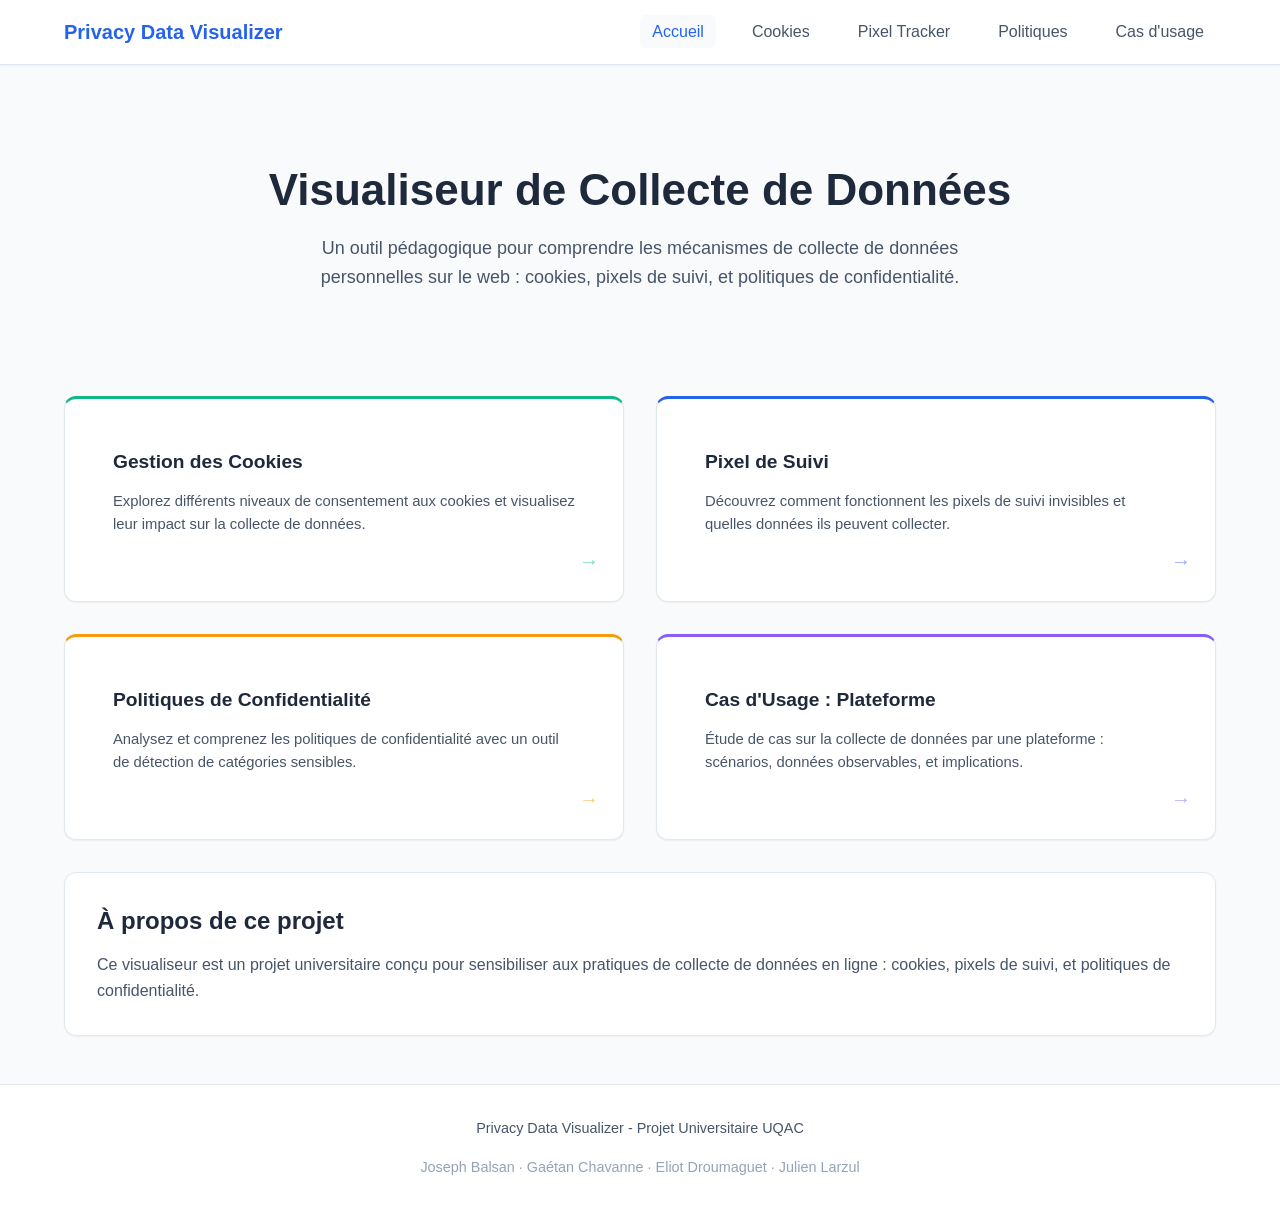
==== commit 33c8e955: "Fix navbar cas d'usage sur toutes les pages + restore cookie fallback file:// + update README" ====
--- a/index.html
+++ b/index.html
@@ -18,6 +18,7 @@
         <li><a href="pages/cookies.html">Cookies</a></li>
         <li><a href="pages/pixel-tracker.html">Pixel Tracker</a></li>
         <li><a href="pages/politiques.html">Politiques</a></li>
+	<li><a href="pages/exemple-plateforme.html">Cas d'usage</a></li>
       </ul>
     </nav>
   </header>
